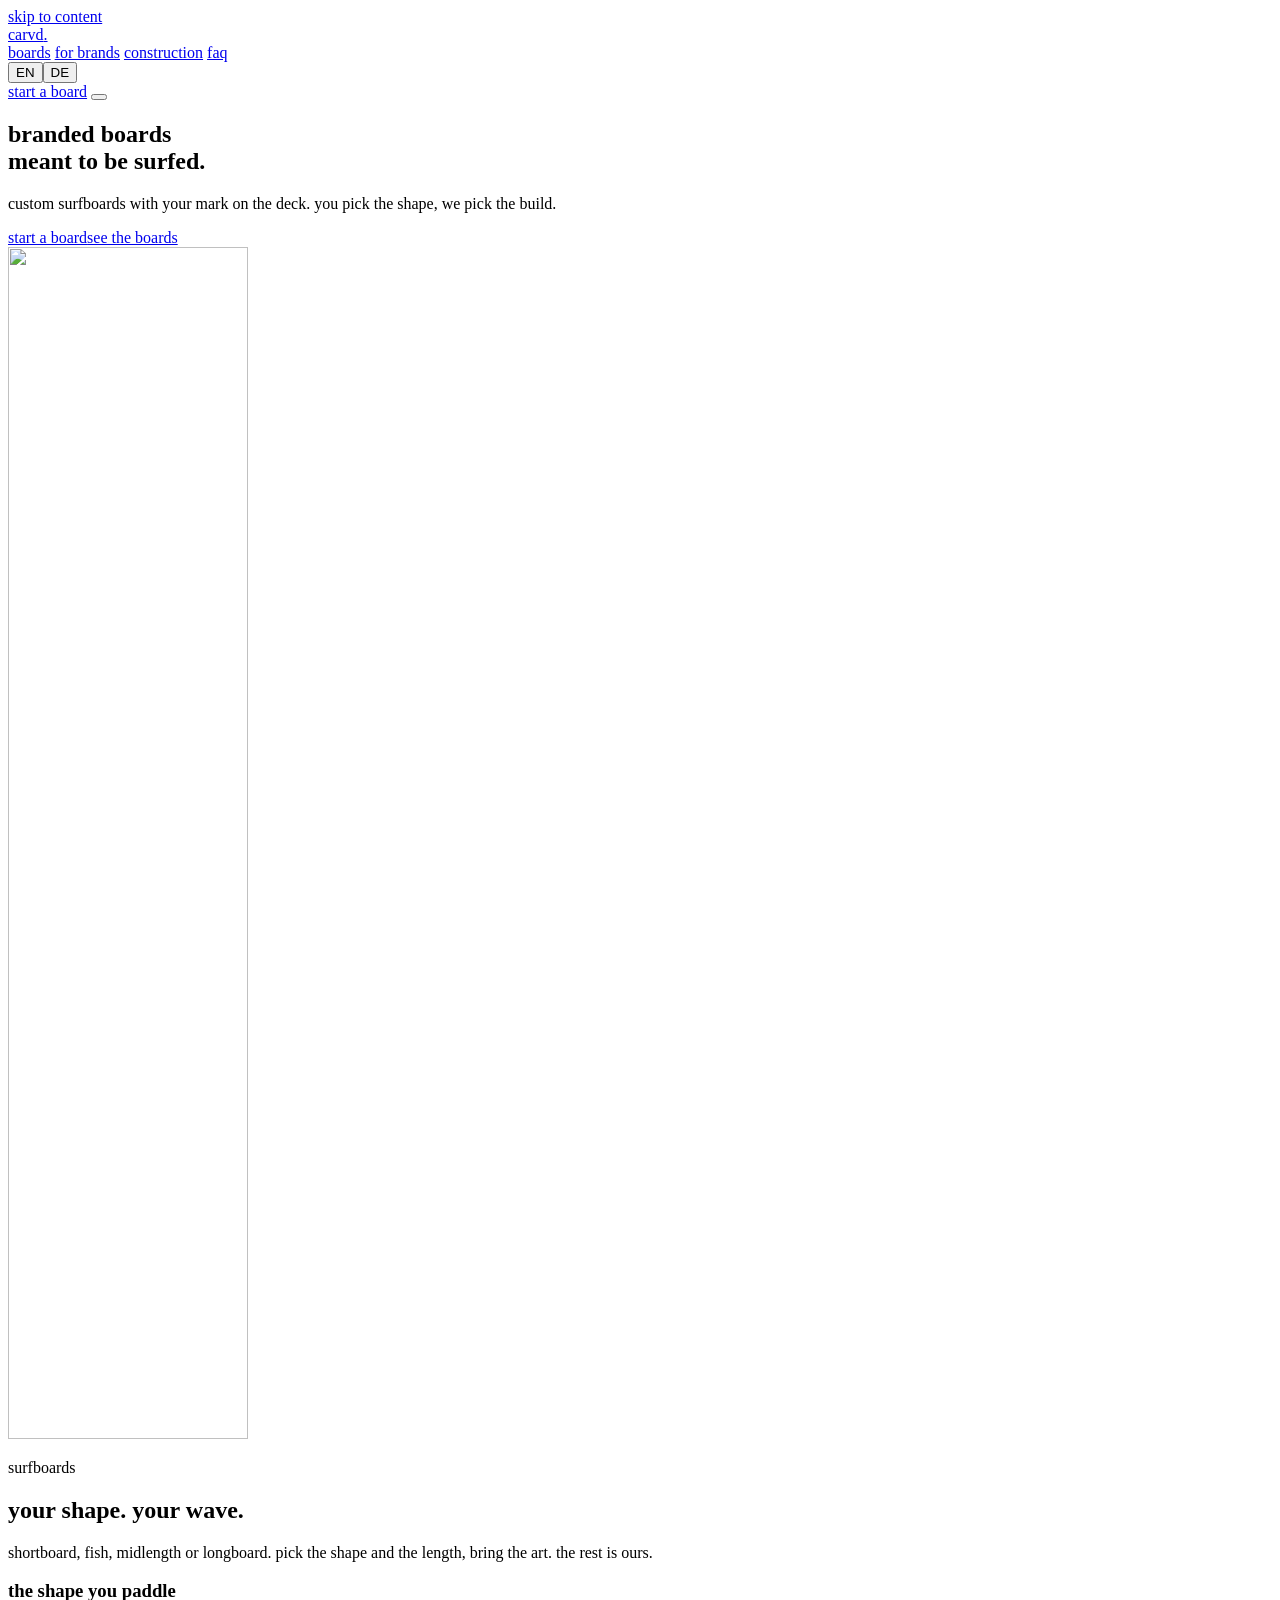
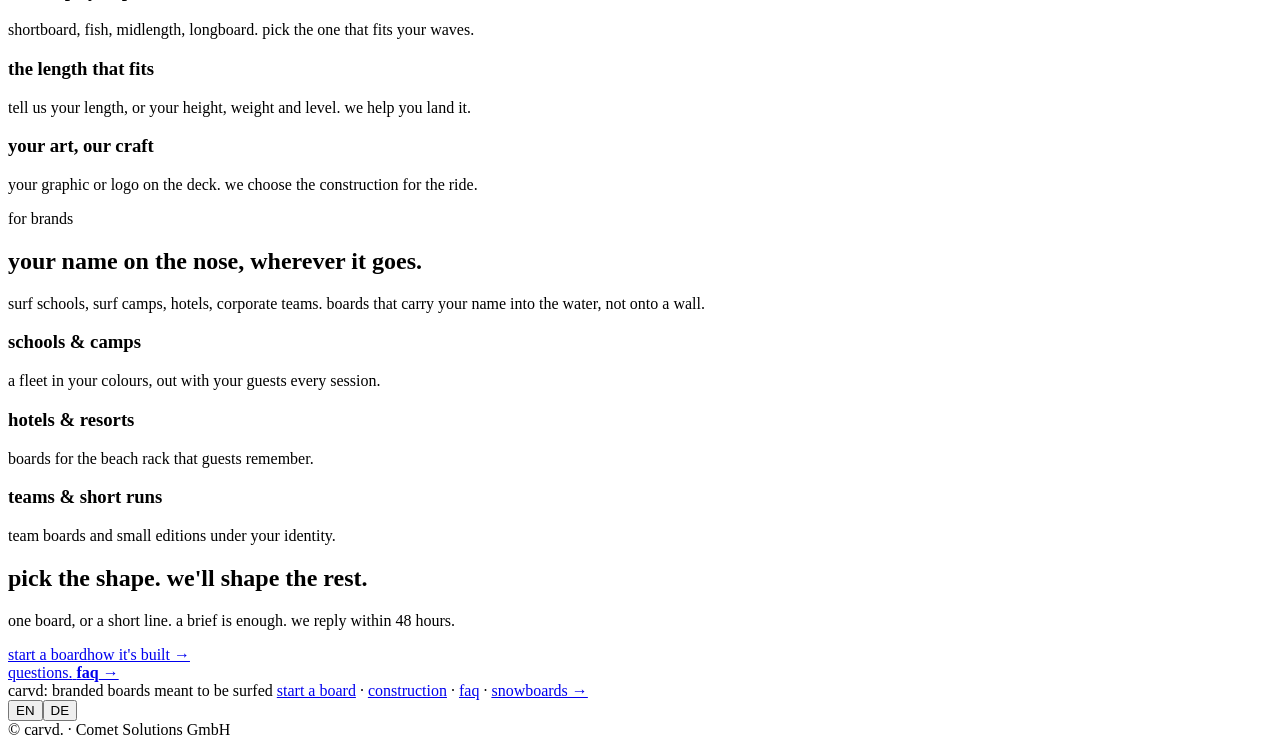
==== index.html @ 05413bea "carvd. surf preview site (1/3)" ====
<!doctype html><html lang="en"><head>
<meta charset="utf-8"><meta name="viewport" content="width=device-width,initial-scale=1">
<meta name="robots" content="noindex,nofollow">
<title>carvd: branded boards meant to be surfed</title><meta name="description" content="custom branded surfboards. you pick the shape and length, bring the graphic. we pick the build for the ride.">
<meta name="theme-color" content="#0a0a0a"><link rel="icon" href="/mark.svg" type="image/svg+xml">
<link rel="stylesheet" href="/css/carvd.css">
</head><body class="oa oa-home">
<a href="#main" class="skip" data-i18n="skip">skip to content</a>
<header class="hdr">
  <a href="/" class="logo" aria-label="carvd. home">carvd<span>.</span></a>
  <div class="hdr-r">
    <nav class="desk" aria-label="primary">
      <a href="/#surf" data-i18n="nav_boards">boards</a>
      <a href="/#brands" data-i18n="nav_brands">for brands</a>
      <a href="/construction.html" data-i18n="nav_construct">construction</a>
      <a href="/faq.html" data-i18n="nav_faq">faq</a>
    </nav>
    <div class="lang" role="group" aria-label="language"><button type="button" data-lang="en" aria-pressed="true">EN</button><button type="button" data-lang="de" aria-pressed="false">DE</button></div>
    <a class="pill solid hdr-start" href="/start.html" data-i18n="nav_start">start a board</a>
    <button class="burger" aria-label="open menu" aria-expanded="false" aria-controls="mmenu"><span></span><span></span></button>
  </div>
</header>
<div id="mmenu" class="mmenu" role="dialog" aria-modal="true" aria-label="menu" hidden>
  <nav class="mlinks">
    <a href="/" data-i18n="nav_home">home</a>
    <a href="/#surf" data-i18n="nav_boards">boards</a>
    <a href="/#brands" data-i18n="nav_brands">for brands</a>
    <a href="/construction.html" data-i18n="nav_construct">construction</a>
    <a href="/faq.html" data-i18n="nav_faq">faq</a>
    <a href="/start.html" class="btn prim" data-i18n="nav_start">start a board</a>
  </nav>
  <p class="mfoot">carvd.</p>
</div>
<main id="main">
<section id="top" class="ahero"><div class="wrap">
  <div>
    <h1><span data-i18n="hero_a1">branded boards</span><br><span class="acc" data-i18n="hero_a2">meant to be surfed.</span></h1>
    <p class="mute" data-i18n="hero_lede">custom surfboards with your mark on the deck. you pick the shape, we pick the build.</p>
    <div class="btns"><a class="pill solid" href="/start.html" data-i18n="nav_start">start a board</a><a class="pill ghost" href="#surf" data-i18n="hero_see">see the boards</a></div>
  </div>
  <div class="board-stage" aria-hidden="true"><img class="board" src="/board.svg" width="240" height="1192" alt="" decoding="async" fetchpriority="high"></div>
</div></section>
<section id="surf" class="alt"><div class="glow-soft" aria-hidden="true" style="left:8%;top:50%"></div><div class="wrap">
  <div class="split"><div><p class="eyebrow" data-i18n="boards_k">surfboards</p><h2 data-i18n="boards_h2">your shape. your wave.</h2></div><p class="mute" data-i18n="boards_p">shortboard, fish, midlength or longboard. pick the shape and the length, bring the art. the rest is ours.</p></div>
  <div class="grid3">
    <div class="card"><h3 data-i18n="w1_h">the shape you paddle</h3><p data-i18n="w1_p">shortboard, fish, midlength, longboard. pick the one that fits your waves.</p></div>
    <div class="card"><h3 data-i18n="w2_h">the length that fits</h3><p data-i18n="w2_p">tell us your length, or your height, weight and level. we help you land it.</p></div>
    <div class="card"><h3 data-i18n="w3_h">your art, our craft</h3><p data-i18n="w3_p">your graphic or logo on the deck. we choose the construction for the ride.</p></div>
  </div>
</div></section>
<section id="brands"><div class="glow-soft" aria-hidden="true" style="right:6%;top:50%"></div><div class="wrap">
  <div class="split"><div><p class="eyebrow" data-i18n="brands_k">for brands</p><h2 data-i18n="brands_h2">your name on the nose, wherever it goes.</h2></div><p class="mute" data-i18n="brands_p">surf schools, surf camps, hotels, corporate teams. boards that carry your name into the water, not onto a wall.</p></div>
  <div class="grid3">
    <div class="card"><h3 data-i18n="br1_h">schools &amp; camps</h3><p data-i18n="br1_p">a fleet in your colours, out with your guests every session.</p></div>
    <div class="card"><h3 data-i18n="br2_h">hotels &amp; resorts</h3><p data-i18n="br2_p">boards for the beach rack that guests remember.</p></div>
    <div class="card"><h3 data-i18n="br3_h">teams &amp; short runs</h3><p data-i18n="br3_p">team boards and small editions under your identity.</p></div>
  </div>
</div></section>
<section class="cta" id="start"><div class="glow-soft" aria-hidden="true" style="left:50%;top:40%"></div><div class="wrap">
  <h2 data-i18n="cta_h2">pick the shape. we'll shape the rest.</h2>
  <p class="mute" data-i18n="cta_p">one board, or a short line. a brief is enough. we reply within 48 hours.</p>
  <div class="btns"><a class="pill solid" href="/start.html" data-i18n="nav_start">start a board</a><a class="pill ghost" href="/construction.html" data-i18n="con_more">how it's built →</a></div>
  <a class="faqlink" href="/faq.html"><span data-i18n="faq_h1">questions.</span> <b><span data-i18n="nav_faq">faq</span> →</b></a>
</div></section>
</main>
<footer class="afoot">
  <div class="wrap">
    <span class="catch" data-i18n="catch">carvd: branded boards meant to be surfed</span>
    <span class="flinks"><a href="/start.html" data-i18n="nav_start">start a board</a> · <a href="/construction.html" data-i18n="nav_construct">construction</a> · <a href="/faq.html" data-i18n="nav_faq">faq</a> · <a href="https://www.carvdboards.com/" data-i18n="snow_link">snowboards →</a></span>
    <div class="lang foot-lang" role="group" aria-label="language"><button type="button" data-lang="en" aria-pressed="true">EN</button><button type="button" data-lang="de" aria-pressed="false">DE</button></div>
  </div>
  <div class="wrap legal">© carvd. · Comet Solutions GmbH</div>
</footer>
<script src="/js/carvd.js"></script>
</body></html>
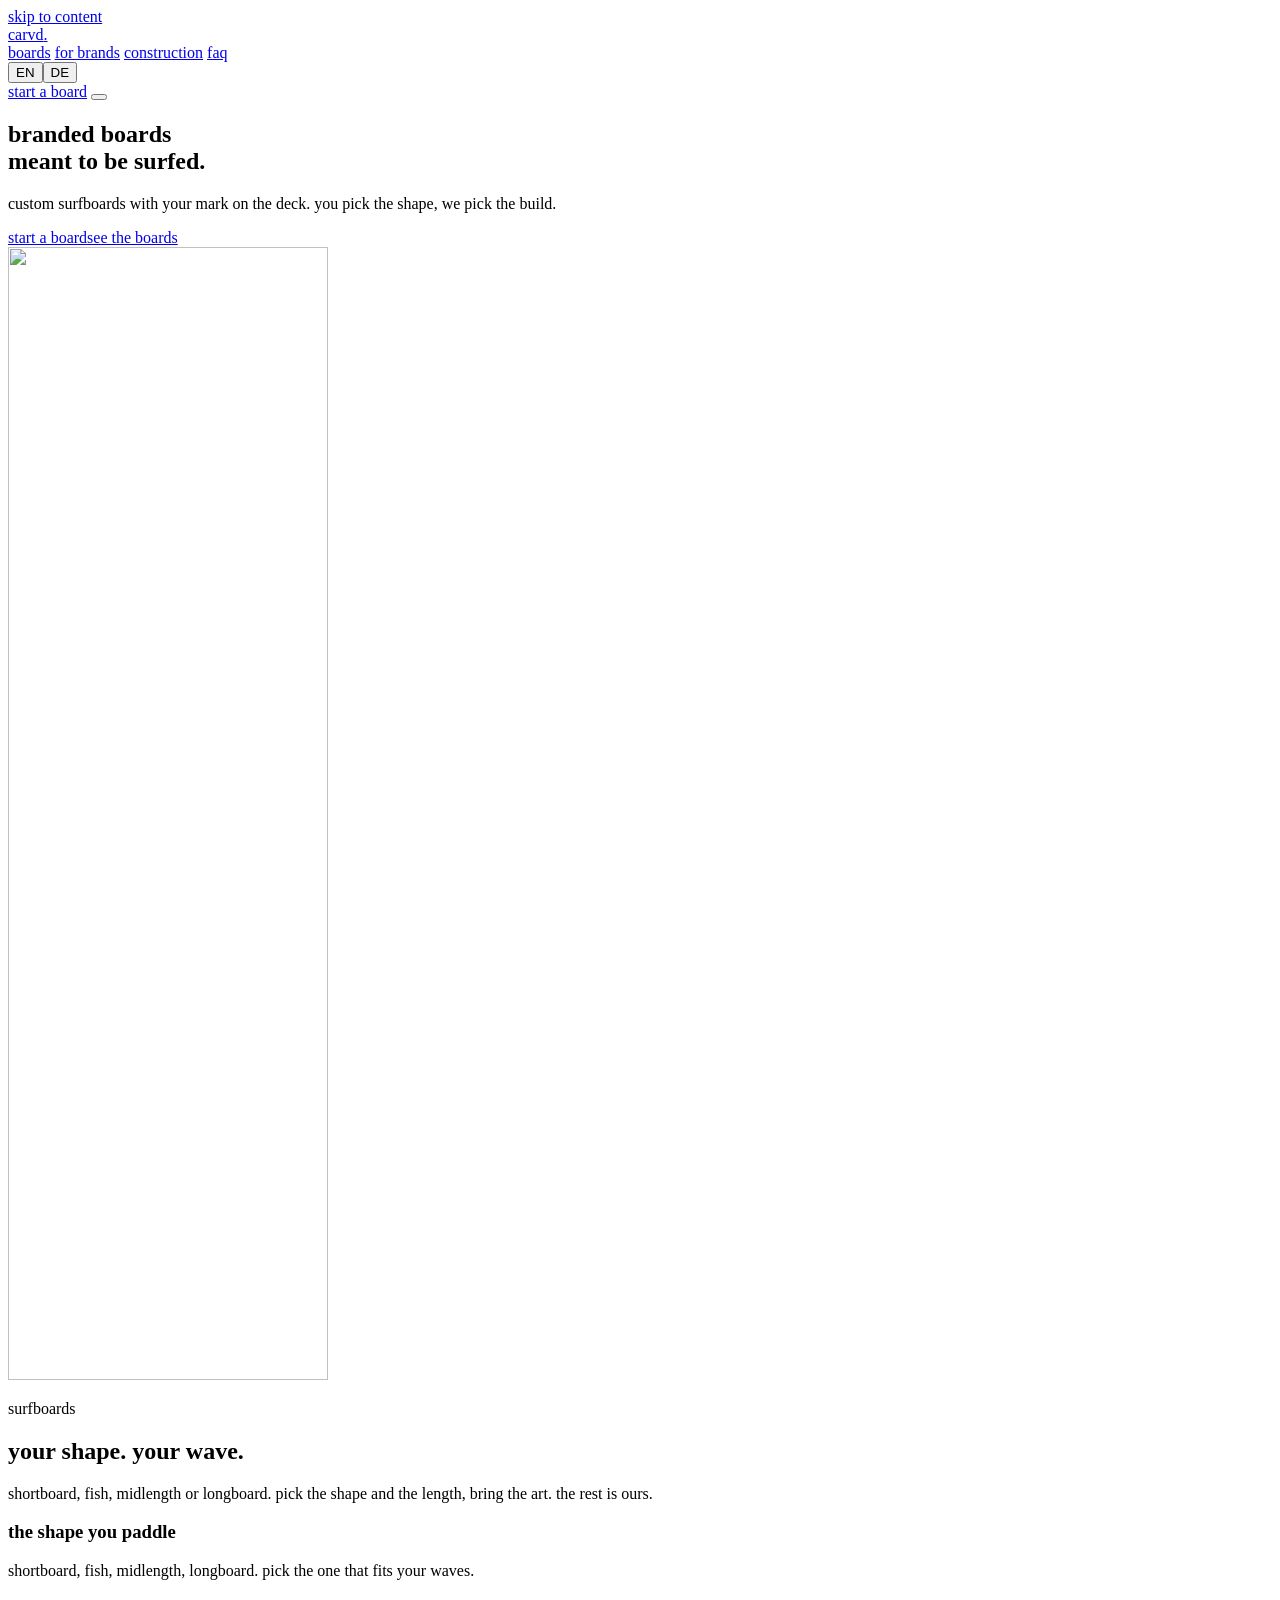
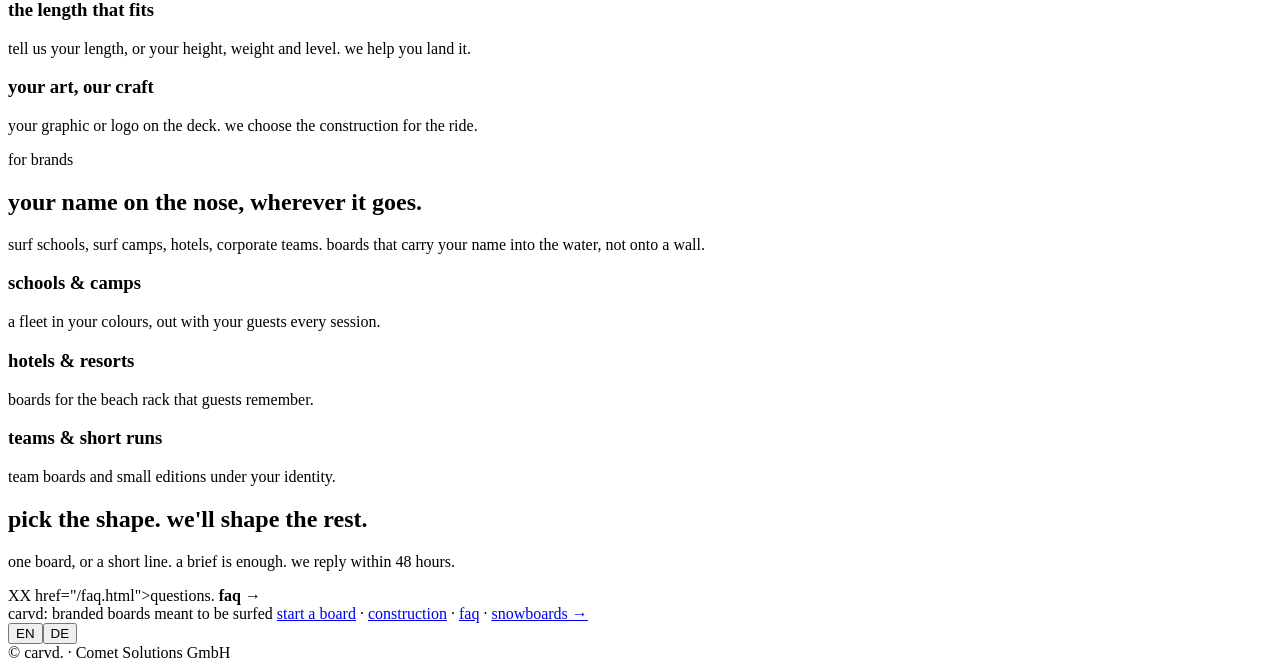
==== commit c70be770: "carvd. surf preview site (1/3)" ====
--- a/index.html
+++ b/index.html
@@ -3,6 +3,7 @@
 <meta name="robots" content="noindex,nofollow">
 <title>carvd: branded boards meant to be surfed</title><meta name="description" content="custom branded surfboards. you pick the shape and length, bring the graphic. we pick the build for the ride.">
 <meta name="theme-color" content="#0a0a0a"><link rel="icon" href="/mark.svg" type="image/svg+xml">
+<link rel="preload" as="image" href="/hero-board.webp" fetchpriority="high">
 <link rel="stylesheet" href="/css/carvd.css">
 </head><body class="oa oa-home">
 <a href="#main" class="skip" data-i18n="skip">skip to content</a>
@@ -38,7 +39,7 @@
     <p class="mute" data-i18n="hero_lede">custom surfboards with your mark on the deck. you pick the shape, we pick the build.</p>
     <div class="btns"><a class="pill solid" href="/start.html" data-i18n="nav_start">start a board</a><a class="pill ghost" href="#surf" data-i18n="hero_see">see the boards</a></div>
   </div>
-  <div class="board-stage" aria-hidden="true"><img class="board" src="/board.svg" width="240" height="1192" alt="" decoding="async" fetchpriority="high"></div>
+  <div class="board-stage" aria-hidden="true"><img class="board" src="/hero-board.webp" width="320" height="1133" alt="" decoding="async" fetchpriority="high"></div>
 </div></section>
 <section id="surf" class="alt"><div class="glow-soft" aria-hidden="true" style="left:8%;top:50%"></div><div class="wrap">
   <div class="split"><div><p class="eyebrow" data-i18n="boards_k">surfboards</p><h2 data-i18n="boards_h2">your shape. your wave.</h2></div><p class="mute" data-i18n="boards_p">shortboard, fish, midlength or longboard. pick the shape and the length, bring the art. the rest is ours.</p></div>
@@ -59,8 +60,7 @@
 <section class="cta" id="start"><div class="glow-soft" aria-hidden="true" style="left:50%;top:40%"></div><div class="wrap">
   <h2 data-i18n="cta_h2">pick the shape. we'll shape the rest.</h2>
   <p class="mute" data-i18n="cta_p">one board, or a short line. a brief is enough. we reply within 48 hours.</p>
-  <div class="btns"><a class="pill solid" href="/start.html" data-i18n="nav_start">start a board</a><a class="pill ghost" href="/construction.html" data-i18n="con_more">how it's built →</a></div>
-  <a class="faqlink" href="/faq.html"><span data-i18n="faq_h1">questions.</span> <b><span data-i18n="nav_faq">faq</span> →</b></a>
+  XX href="/faq.html"><span data-i18n="faq_h1">questions.</span> <b><span data-i18n="nav_faq">faq</span> →</b></a>
 </div></section>
 </main>
 <footer class="afoot">
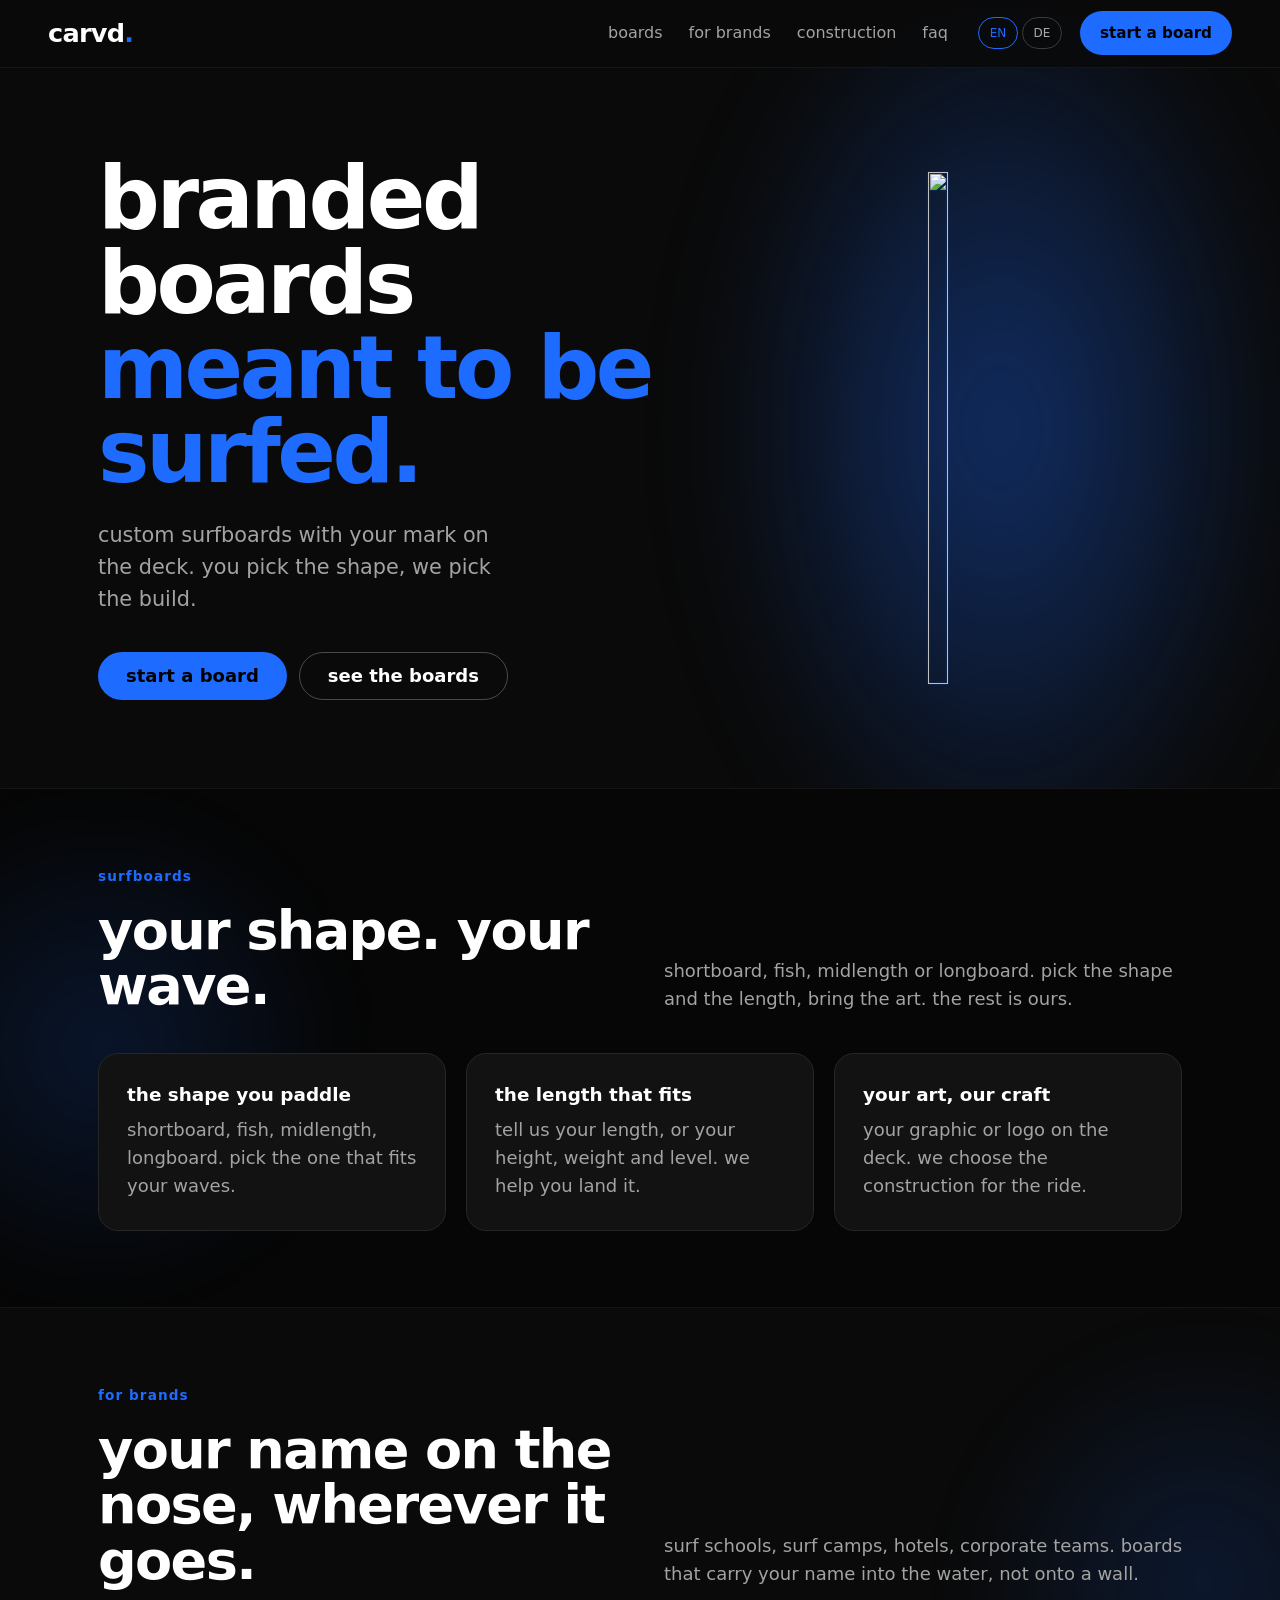
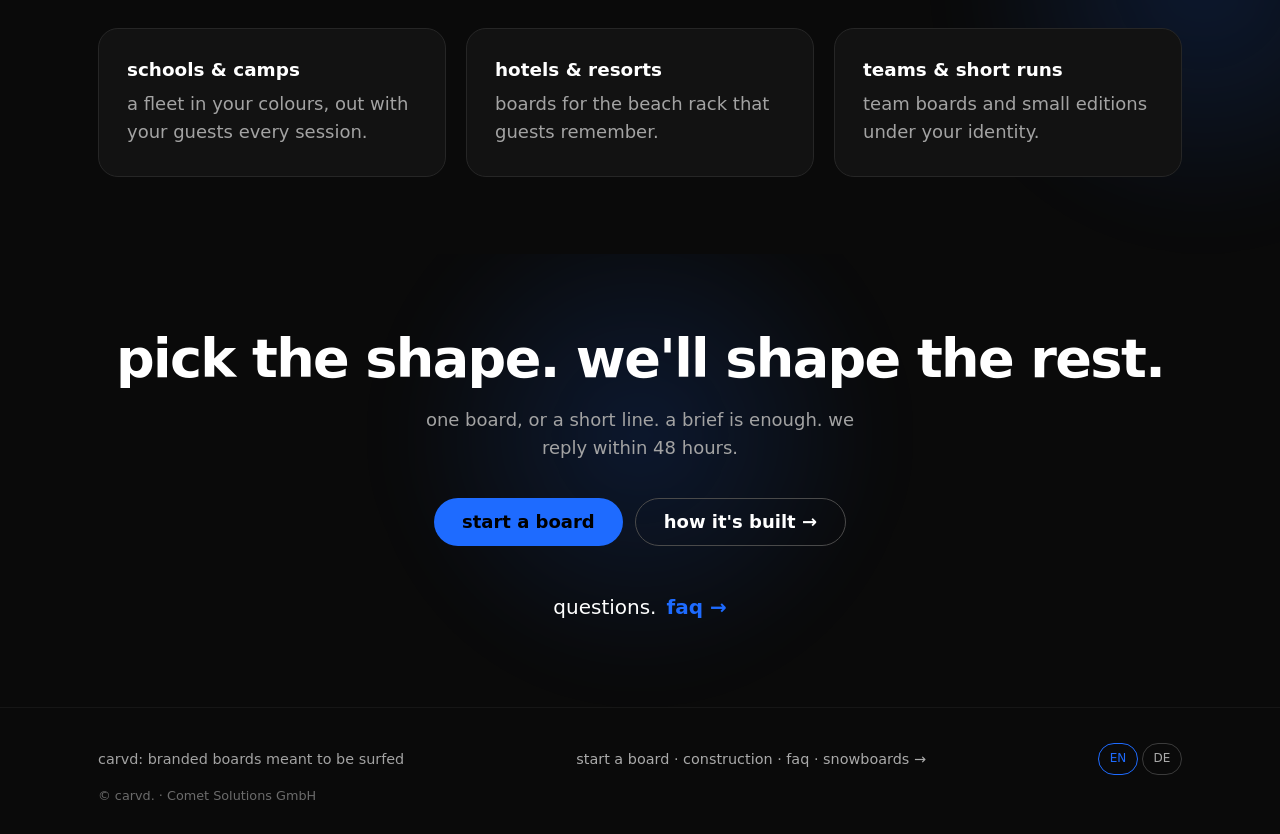
==== commit 9672e566: "fix closing cta markup; add folder routes" ====
--- a/index.html
+++ b/index.html
@@ -60,7 +60,8 @@
 <section class="cta" id="start"><div class="glow-soft" aria-hidden="true" style="left:50%;top:40%"></div><div class="wrap">
   <h2 data-i18n="cta_h2">pick the shape. we'll shape the rest.</h2>
   <p class="mute" data-i18n="cta_p">one board, or a short line. a brief is enough. we reply within 48 hours.</p>
-  XX href="/faq.html"><span data-i18n="faq_h1">questions.</span> <b><span data-i18n="nav_faq">faq</span> →</b></a>
+  <div class="btns"><a class="pill solid" href="/start.html" data-i18n="nav_start">start a board</a><a class="pill ghost" href="/construction.html" data-i18n="con_more">how it's built →</a></div>
+  <a class="faqlink" href="/faq.html"><span data-i18n="faq_h1">questions.</span> <b><span data-i18n="nav_faq">faq</span> →</b></a>
 </div></section>
 </main>
 <footer class="afoot">
--- a/css/carvd.css
+++ b/css/carvd.css
@@ -0,0 +1,445 @@
+@import url("https://fonts.googleapis.com/css2?family=Epilogue:wght@500&family=Poppins:wght@400&display=swap");
+
+
+
+
+
+:root{--carvd-primary:#1E6BFF;--carvd-bg:#0a0a0a}
+:root{--accent:var(--carvd-primary);--accent-dark:color-mix(in srgb,var(--carvd-primary) 75%,#000);--accent-light:color-mix(in srgb,var(--carvd-primary) 65%,#fff);--on-accent:color-mix(in srgb,var(--carvd-primary) 10%,#000);--bg:var(--carvd-bg);--text:#dcdcdc;--muted:#888;--card:color-mix(in srgb,var(--carvd-bg),#fff 10%)}
+*{box-sizing:border-box;margin:0;padding:0}
+html,body{overflow-x:clip}
+body{background:var(--bg);color:var(--text);font:400 16px/24px Poppins,sans-serif;-webkit-font-smoothing:antialiased}
+a{color:inherit;text-decoration:none}img{display:block;max-width:100%}
+h1,h2,h3{font-family:Epilogue,sans-serif;font-weight:500;letter-spacing:-.02em;color:#fff}
+h1{font-size:clamp(36px,5vw,64px);line-height:1.08}
+h2{font-size:clamp(28px,3.5vw,44px);line-height:1.12}
+h3{font-size:clamp(22px,2.5vw,32px);line-height:1.18;margin-bottom:16px}
+p+p{margin-top:14px}
+.accent,.y{color:var(--carvd-primary)}.up{letter-spacing:.08em}
+.tiny,.kicker{font-size:12px;letter-spacing:.08em;color:var(--carvd-primary);margin-bottom:12px}
+.lede{max-width:540px;color:#c8c8c8;font-size:17px;line-height:1.55}
+.inline{color:var(--carvd-primary)}.inline:hover{text-decoration:underline}
+
+/* Header */
+.hdr{position:absolute;top:0;left:0;right:0;height:100px;display:flex;justify-content:space-between;align-items:center;padding:0 40px;z-index:5}
+.logo{font-family:Epilogue;font-size:36px;letter-spacing:-.03em;color:#fff}
+.hdr-r{display:flex;align-items:center;gap:18px}
+nav a{margin-left:22px;color:#fff;font-size:14px}
+nav a[aria-current="page"]{color:var(--carvd-primary)}
+.lang{display:flex;gap:4px}
+.lang button{background:transparent;border:1px solid color-mix(in srgb,var(--carvd-bg),#fff 20%);color:#aaa;font:inherit;font-size:12px;padding:4px 8px;border-radius:999px;cursor:pointer}
+.lang button[aria-pressed="true"]{border-color:var(--carvd-primary);color:var(--carvd-primary)}
+.hdr-cta{display:none}
+
+/* Glow */
+[class*=glow]{position:relative}
+[class*=glow]::before{content:"";position:absolute;width:640px;height:640px;border-radius:50%;background:radial-gradient(circle,color-mix(in srgb,var(--carvd-primary) 75%,transparent),color-mix(in srgb,var(--carvd-primary) 0%,transparent) 65%);pointer-events:none;z-index:0}
+.glow-tl::before{left:-330px;top:-330px}.glow-l::before{left:-400px;top:50%;transform:translateY(-50%)}.glow-r::before{right:-400px;top:50%;transform:translateY(-50%)}
+
+/* Buttons */
+.btns{display:flex;gap:10px;margin-top:36px;flex-wrap:wrap}
+.btn{display:inline-flex;align-items:center;justify-content:center;min-width:180px;height:56px;padding:0 28px;border-radius:300px;font-size:15px;border:1px solid transparent;cursor:pointer;font-family:Poppins}
+.prim{background:var(--carvd-primary);color:var(--on-accent)}.sec{border-color:#dcdcdc;color:#dcdcdc}.dark{background:var(--carvd-bg);color:var(--carvd-primary)}
+
+/* Brand hero (YB-style landing) */
+.hero{min-height:100vh;display:grid;grid-template-columns:1fr 1fr;align-items:center;padding:140px 40px 80px;position:relative;gap:32px}
+.hero-l,.hero-r{position:relative;z-index:1}
+.hero-l{max-width:560px}
+.hero h1{margin-bottom:14px}
+.hero .lede{margin-top:8px}
+.hero-r{display:flex;justify-content:center;align-items:center;isolation:isolate}
+.hero-r .float{position:relative;display:inline-block}
+.hero-r .float::before{content:"";position:absolute;left:50%;top:50%;width:min(1100px,170vw);height:min(1100px,170vw);transform:translate(-50%,-50%);border-radius:50%;
+ background:radial-gradient(circle,color-mix(in srgb,var(--carvd-primary) 65%,transparent) 0%,color-mix(in srgb,var(--carvd-primary) 26%,transparent) 40%,rgba(0,0,0,0) 68%);z-index:-1;pointer-events:none}
+.hero-r img.hero-img{width:min(480px,42vw);height:auto;max-height:70vh;object-fit:cover;border-radius:16px;position:relative;
+ filter:drop-shadow(0 28px 36px rgba(0,0,0,.75))}
+.boards-sec{padding:80px 40px 100px}
+.boards-sec .wrap{max-width:1100px}
+.boards-sec .sec-head{margin-bottom:28px;max-width:560px}
+.doors{display:grid;grid-template-columns:1fr 1fr;gap:20px;position:relative;z-index:1;max-width:1100px}
+.door{position:relative;border-radius:16px;overflow:hidden;min-height:320px;display:flex;flex-direction:column;justify-content:flex-end;padding:28px;isolation:isolate;border:1px solid color-mix(in srgb,var(--carvd-bg),#fff 10%);transition:border-color .3s ease,transform .3s ease}
+.door img{position:absolute;inset:0;width:100%;height:100%;object-fit:cover;z-index:-1;opacity:.75;transition:opacity .3s ease,transform .5s ease}
+.door::after{content:"";position:absolute;inset:0;z-index:-1;background:linear-gradient(180deg,transparent 30%,rgba(0,0,0,.85) 100%)}
+.door:hover{border-color:var(--carvd-primary);transform:translateY(-2px)}
+.door:hover img{opacity:.9;transform:scale(1.03)}
+.door h2{font-size:36px;margin:0 0 4px}.door p{color:#ccc;margin:0}
+.door-go{margin-top:16px;color:var(--carvd-primary);font-size:14px}
+.whisper{margin-top:28px;position:relative;z-index:1;font-size:14px;color:#888}
+.whisper a{color:#aaa;border-bottom:1px solid color-mix(in srgb,var(--carvd-bg),#fff 20%)}.whisper a:hover{color:var(--carvd-primary);border-color:var(--carvd-primary)}
+
+/* Page hero */
+.page-hero{padding:160px 40px 60px;position:relative}
+.page-hero.with-photo{min-height:70vh;display:flex;align-items:flex-end;padding-bottom:80px;overflow:hidden}
+.page-hero.with-photo .hero-bg{position:absolute;inset:0;width:100%;height:100%;object-fit:cover;opacity:.45;z-index:0}
+.page-hero.with-photo::after{content:"";position:absolute;inset:0;background:linear-gradient(180deg,rgba(0,0,0,.35) 0%,rgba(0,0,0,.85) 100%);z-index:0}
+.page-hero .hero-inner{position:relative;z-index:1;max-width:720px}
+.page-hero .btns{margin-top:28px}
+
+/* Sections */
+.section{padding:80px 40px;position:relative}
+.section.band{background:color-mix(in srgb,var(--carvd-bg),#fff 3%)}
+.wrap{max-width:1100px;margin:0 auto;position:relative;z-index:1}
+.row{display:grid;grid-template-columns:1fr 1fr;align-items:center;gap:48px;padding:80px 40px;max-width:1200px;margin:0 auto}
+.row .pic,.row .txt{position:relative;z-index:1}
+.row .pic img{width:100%;max-width:420px;border-radius:16px;object-fit:cover}
+.row.rev .pic{order:2}
+.row .txt{max-width:480px}
+
+/* Cards / grids */
+.cards{display:grid;grid-template-columns:repeat(auto-fit,minmax(220px,1fr));gap:16px}
+.card-item{background:var(--card);border-radius:14px;padding:24px;border:1px solid color-mix(in srgb,var(--carvd-bg),#fff 12%)}
+.card-item h3{font-size:20px;margin-bottom:8px;color:#fff}
+.card-item p{color:#bdbdbd;font-size:14px;line-height:1.5;margin:0}
+
+.shapes{display:grid;grid-template-columns:repeat(auto-fit,minmax(180px,1fr));gap:14px}
+.shape{background:var(--card);border-radius:14px;padding:22px;border:1px solid color-mix(in srgb,var(--carvd-bg),#fff 12%);text-align:left}
+.shape img{height:80px;width:auto;margin-bottom:14px;filter:brightness(0) invert(1) opacity(.85)}
+.shape h3{font-size:18px;margin-bottom:6px}.shape p{font-size:13px;color:#aaa;margin:0}
+
+.matter-list{list-style:none;display:grid;gap:14px;max-width:720px}
+.matter-list li{padding:16px 0;border-bottom:1px solid color-mix(in srgb,var(--carvd-bg),#fff 10%)}
+.matter-list strong{display:block;font-family:Epilogue;color:#fff;margin-bottom:4px}
+.matter-list span{color:#b0b0b0;font-size:14px;line-height:1.5}
+
+.process{list-style:none;display:grid;gap:20px;max-width:720px}
+.process li{display:grid;grid-template-columns:56px 1fr;gap:16px;align-items:start}
+.process .n{font-family:Epilogue;font-size:22px;color:var(--carvd-primary)}
+.process h3{margin-bottom:4px;font-size:20px}
+.process p{color:#b0b0b0;margin:0;font-size:14px}
+
+/* Orange card (YB yellow-card equiv) */
+.cardsec{padding:120px 40px 80px}
+.tcard{max-width:900px;margin:0 auto;background:var(--carvd-primary);border-radius:16px;color:var(--on-accent);text-align:center;padding:48px 32px}
+.tcard .up{font-size:13px;letter-spacing:.1em;margin-bottom:8px}
+.tcard h2{color:var(--on-accent);margin:0 0 28px}
+.tcard .btn.dark{background:var(--on-accent);color:var(--carvd-primary)}
+
+/* Quote / about */
+.quote{text-align:center;padding:96px 40px;max-width:720px;margin:0 auto}
+.quote h2{margin:12px 0 24px}
+.two{display:grid;grid-template-columns:1fr 1fr;gap:40px;margin-top:32px;text-align:left}
+.two .who{font-family:Epilogue;font-size:20px;color:#fff;margin-bottom:10px;line-height:1.3}
+.two p{color:#b8b8b8;font-size:14px}
+
+/* FAQ */
+.faq-block{margin-bottom:48px}
+.faq-block h2{font-size:24px;margin-bottom:18px;color:var(--carvd-primary)}
+.faq{display:grid;gap:0}
+.faq dt{font-family:Epilogue;font-size:18px;color:#fff;padding:18px 0 6px;border-top:1px solid color-mix(in srgb,var(--carvd-bg),#fff 10%)}
+.faq dd{color:#b0b0b0;font-size:15px;line-height:1.55;padding:0 0 18px;margin:0}
+
+/* Form */
+.contact{padding:100px 40px 120px;max-width:640px;margin:0 auto}
+.contact h1,.contact h2{margin-bottom:12px}
+.contact .lede{margin-bottom:28px}
+form{display:grid;gap:10px;margin-bottom:16px}
+label.fl{font-size:12px;color:#888;margin-top:6px}
+input,select,textarea{background:color-mix(in srgb,var(--carvd-bg),#fff 10%);border:1px solid color-mix(in srgb,var(--carvd-bg),#fff 16%);color:#dcdcdc;padding:14px 16px;font:inherit;border-radius:8px;width:100%}
+input:focus,select:focus,textarea:focus{outline:none;border-color:var(--carvd-primary)}
+select{appearance:none;background-image:linear-gradient(45deg,transparent 50%,var(--carvd-primary) 50%),linear-gradient(135deg,var(--carvd-primary) 50%,transparent 50%);background-position:calc(100% - 20px) 50%,calc(100% - 14px) 50%;background-size:6px 6px,6px 6px;background-repeat:no-repeat}
+.choices{display:flex;flex-wrap:wrap;gap:8px}
+.choice{display:inline-flex;align-items:center;gap:8px;padding:10px 16px;border:1px solid color-mix(in srgb,var(--carvd-bg),#fff 16%);border-radius:999px;cursor:pointer;font-size:14px;background:color-mix(in srgb,var(--carvd-bg),#fff 7%)}
+.choice:has(input:checked){border-color:var(--carvd-primary);color:var(--carvd-primary)}
+.choice input{width:auto;accent-color:var(--carvd-primary)}
+form .btn{width:100%;margin-top:8px;border:0}
+
+/* Legal */
+.legal{max-width:720px;margin:0 auto;padding:140px 24px 80px}
+.legal h1{font-size:42px;line-height:1.15;margin:0 0 12px}
+.legal .lead{color:#aaa;margin:0 0 36px;font-size:15px}
+.legal h2{font-size:22px;margin:36px 0 10px}
+.legal p,.legal li{color:#c8c8c8;font-size:15px;line-height:1.65;margin:0 0 10px}
+.legal ul{margin:0 0 10px;padding-left:1.2em}
+.legal a{color:var(--carvd-primary)}.legal a:hover{text-decoration:underline}
+.legal .back{display:inline-block;margin-bottom:28px;font-size:14px;color:#aaa}
+.legal .back:hover{color:#fff}
+
+/* Footer */
+footer{padding:40px;font-size:13px;color:var(--muted);border-top:1px solid color-mix(in srgb,var(--carvd-bg),#fff 7%)}
+footer a{color:#aaa}footer a:hover{color:var(--carvd-primary)}
+.foot-links{margin-top:10px;display:flex;flex-wrap:wrap;gap:14px;font-size:12px}
+.foot-brand{margin-bottom:6px}
+
+/* CTA band */
+.cta-band{display:flex;justify-content:space-between;align-items:center;gap:24px;flex-wrap:wrap;padding:48px 0}
+.cta-band .lede{margin-top:8px}
+
+/* Photo band */
+.photo-band{margin:0;padding:0 40px 40px}
+.photo-band img{width:100%;max-width:1100px;margin:0 auto;border-radius:16px;object-fit:cover;max-height:480px}
+
+/* Soft halo behind dark product images */
+.halo{position:relative;isolation:isolate}
+.halo::before{content:"";position:absolute;left:50%;top:50%;width:120%;height:120%;transform:translate(-50%,-50%);border-radius:50%;
+ background:radial-gradient(circle,color-mix(in srgb,var(--carvd-primary) 45%,transparent) 0%,color-mix(in srgb,var(--carvd-primary) 18%,transparent) 40%,rgba(0,0,0,0) 70%);z-index:-1;pointer-events:none}
+
+/* Reveal */
+.rv{opacity:0;transform:translateY(36px);transition:opacity .9s cubic-bezier(.2,.7,.2,1),transform .9s cubic-bezier(.2,.7,.2,1);transition-delay:var(--d,0s)}
+.rv.img{transform:scale(.94) translateY(24px)}
+.rv.on{opacity:1;transform:none}
+@media(prefers-reduced-motion:reduce){.rv,.rv.img{opacity:1!important;transform:none!important;transition:none!important}}
+html{scroll-behavior:smooth}@media(prefers-reduced-motion:reduce){html{scroll-behavior:auto}}
+
+/* Burger / mobile menu */
+.burger,.mmenu{display:none}
+@media(max-width:900px){
+.hdr{height:80px;padding:0 20px}
+nav.desk{display:none}
+.logo{font-size:28px}
+.burger{display:flex;flex-direction:column;gap:7px;background:none;border:0;padding:12px;cursor:pointer;z-index:61;position:relative}
+.burger span{display:block;width:28px;height:2px;background:#fff;transition:transform .45s cubic-bezier(.65,0,.35,1),background-color .45s ease;transform-origin:center}
+.burger[aria-expanded="true"] span{background:var(--carvd-primary)}
+.burger[aria-expanded="true"] span:first-child{transform:translateY(4.5px) rotate(45deg)}
+.burger[aria-expanded="true"] span:last-child{transform:translateY(-4.5px) rotate(-45deg)}
+.mmenu{display:flex;position:fixed;inset:0;z-index:50;background:var(--carvd-bg);flex-direction:column;justify-content:center;padding:0 28px;opacity:0;transform:translateY(-16px);transition:opacity .3s ease,transform .3s ease;overflow:hidden}
+.mmenu::before{content:"";position:absolute;width:520px;height:520px;left:-260px;top:-260px;border-radius:50%;background:radial-gradient(circle,color-mix(in srgb,var(--carvd-primary) 75%,transparent),color-mix(in srgb,var(--carvd-primary) 0%,transparent) 65%)}
+.mmenu[hidden]{display:none}.mmenu.open{opacity:1;transform:none}
+.mlinks{display:flex;flex-direction:column;gap:18px;position:relative}
+.mlinks a{font-family:Epilogue;font-size:34px;letter-spacing:-.02em;color:#fff}
+.mlinks a.btn{font-family:Poppins;font-size:15px;width:220px;height:56px;margin-top:16px;color:var(--on-accent)}
+.mfoot{position:absolute;bottom:30px;left:28px;font-size:13px;color:#888}
+body.lock{overflow:hidden;touch-action:none}
+body.lock .hdr{z-index:60}
+.hero{grid-template-columns:1fr;padding:120px 20px 60px;min-height:auto;gap:40px}
+.hero-r{order:-1}.hero-r img.hero-img{width:100%;max-width:360px;max-height:420px}
+.boards-sec{padding:60px 20px 80px}
+.doors{grid-template-columns:1fr}.door{min-height:240px}
+.row,.row.rev{grid-template-columns:1fr;padding:60px 20px}.row.rev .pic{order:-1}
+.section,.page-hero,.hero-home,.cardsec,.contact,.photo-band{padding-left:20px;padding-right:20px}
+.page-hero{padding-top:120px}.hero-home{padding-top:120px}
+.two{grid-template-columns:1fr;gap:24px}
+.cta-band{flex-direction:column;align-items:flex-start}
+footer{padding:30px 20px}
+}
+@media(prefers-reduced-motion:reduce){.burger span,.mmenu{transition:none}}
+@media(min-width:901px){
+.hdr-cta{display:inline-flex;min-width:auto;height:44px;padding:0 20px;font-size:13px}
+}
+/* partners dropdown */
+.pdd{position:relative;display:inline-block;margin-left:22px}
+.ptog{background:none;border:0;padding:0;color:#fff;font:inherit;font-size:14px;cursor:pointer;display:inline-flex;align-items:center;gap:7px}
+.ptog i{width:6px;height:6px;border-right:1.5px solid currentColor;border-bottom:1.5px solid currentColor;transform:translateY(-2px) rotate(45deg);transition:transform .35s cubic-bezier(.2,.7,.2,1)}
+.open>.ptog i{transform:translateY(1px) rotate(-135deg)}
+.ptog:hover,.open>.ptog,.pdd:has([aria-current]) .ptog{color:var(--carvd-primary)}
+.ptog:focus-visible{outline:2px solid var(--carvd-primary);outline-offset:4px;border-radius:4px}
+.pdd .plist{position:absolute;top:calc(100% + 14px);left:50%;min-width:190px;padding:8px;background:color-mix(in srgb,var(--carvd-bg),#fff 5%);border:1px solid color-mix(in srgb,var(--carvd-bg),#fff 13%);border-radius:14px;box-shadow:0 18px 40px rgba(0,0,0,.5);opacity:0;visibility:hidden;transform:translate(-50%,-8px);transition:opacity .3s cubic-bezier(.2,.7,.2,1),transform .3s cubic-bezier(.2,.7,.2,1),visibility 0s .3s;z-index:70}
+.pdd .plist::before{content:"";position:absolute;left:0;right:0;top:-14px;height:14px}
+.pdd.open .plist{opacity:1;visibility:visible;transform:translate(-50%,0);transition-delay:0s}
+.pdd .plist a{display:block;margin:0;padding:10px 14px;border-radius:9px;white-space:nowrap;font-size:14px}
+.pdd .plist a:hover,.pdd .plist a:focus-visible{background:color-mix(in srgb,var(--carvd-primary) 12%,transparent);color:var(--carvd-primary);outline:0}
+.mpdd .ptog{font-family:Epilogue;font-size:34px;letter-spacing:-.02em;gap:14px}
+.mpdd .ptog i{width:11px;height:11px;border-width:2.5px}
+.mpdd .plist{display:grid;grid-template-rows:0fr;opacity:0;transition:grid-template-rows .4s cubic-bezier(.2,.7,.2,1),opacity .3s ease}
+.mpdd .plist>a{overflow:hidden;min-height:0}
+.mpdd.open .plist{grid-template-rows:1fr;opacity:1}
+.mlinks .mpdd .plist a{font-size:22px;color:var(--muted);padding:10px 0 0 4px;display:block}
+.mlinks .mpdd .plist a[aria-current]{color:var(--carvd-primary)}
+.fpart{display:contents}
+@media(max-width:900px){.hdr-cta{display:none!important}}
+@media(prefers-reduced-motion:reduce){.plist,.ptog i{transition:none!important}}
+.mlinks .mpdd{margin-left:22px}.mlinks .mpdd .plist a{margin-left:0}
+.doors.one{grid-template-columns:1fr;max-width:760px;margin:0 auto}
+
+/* one-page */
+html{scroll-behavior:smooth}
+main>section[id],main>section.page-hero{scroll-margin-top:80px}
+.start-row{display:flex;justify-content:flex-start;margin:32px 0 8px}
+.start-btn{font-size:1.15rem;padding:18px 44px}
+/* carvd orbit: slow drift of the orange glows (vars set by carvd.js) */
+[class*=glow]::before,.hero-r .float::before,.halo::before,.mmenu::before{translate:var(--ox,0px) var(--oy,0px)}
+
+/* hero: hand-drawn design note (overlay, not baked into the picture) */
+.hero-r .float .design-note{position:absolute;left:62%;top:9%;width:170px;display:flex;flex-direction:column;align-items:flex-start;color:var(--carvd-primary);pointer-events:none;transform:rotate(-5deg);z-index:2}
+.design-note .dn-text{font-family:'Epilogue',sans-serif;font-weight:500;font-size:15px;line-height:1.15;letter-spacing:.01em;text-transform:lowercase;margin-left:46px}
+.design-note .dn-arrow{width:96px;height:72px;margin-top:2px;fill:none;stroke:currentColor;stroke-width:2.2;stroke-linecap:round;stroke-linejoin:round;overflow:visible}
+@media(max-width:900px){.hero-r .float .design-note{left:58%;top:4%;width:128px}.design-note .dn-text{font-size:13px;margin-left:30px}.design-note .dn-arrow{width:70px;height:53px}}
+
+/*sb-anim*/html{--carvd-anim:'{"on":false,"stops":["#1E6BFF","#1E6BFF","#1E6BFF","#1E6BFF","#1E6BFF","#1E6BFF","#1E6BFF","#1E6BFF","#1E6BFF","#1E6BFF","#1E6BFF","#1E6BFF"],"hold":0,"speed":2}'}
+/* index anchor heroes (construction/about/faq): align inner with .wrap content container */
+main>section.page-hero[id] .hero-inner{margin-left:max(0px,calc((100% - 1100px)/2))}
+
+/* 3scroll: compact homepage (2026-11-04) */
+.section.tight{padding:44px 40px}
+.section.tight h2{font-size:clamp(26px,2.8vw,36px)}
+.section.tight .sec-head{margin-bottom:20px;max-width:760px}
+.section.tight .sec-head .lede{max-width:760px}
+.section.tight .sec-head .lede{margin-top:10px;font-size:16px}
+.section.tight .sec-head .lede+.lede{margin-top:4px}
+.mini4{display:grid;grid-template-columns:repeat(4,1fr);gap:12px}
+.cards.mini4 .card-item{padding:18px}
+.cards.mini4 .card-item h3{font-size:17px;margin-bottom:6px}
+.cards.mini4 .card-item p{font-size:13px}
+.sub-h{font-family:Epilogue;color:#fff;font-size:17px;margin:20px 0 10px}
+.shapes.mini4 .shape{display:flex;gap:12px;align-items:center;padding:14px 16px}
+.shapes.mini4 .shape img{height:56px;margin:0;flex:none}
+.shapes.mini4 .shape h3{font-size:16px;margin-bottom:2px}
+.steps5{display:grid;grid-template-columns:repeat(5,1fr);gap:16px;max-width:none}
+.steps5 li{display:block}
+.steps5 .n{display:block;font-size:18px;margin-bottom:6px}
+.steps5 h3{font-size:17px}
+.steps5 p{font-size:13px;line-height:1.45}
+.facts{display:grid;grid-template-columns:repeat(3,1fr);gap:12px;margin-top:18px}
+.facts>div{border-top:1px solid color-mix(in srgb,var(--carvd-bg),#fff 14%);padding-top:12px}
+.facts dt{font-family:Epilogue;color:var(--carvd-primary);font-size:15px;margin-bottom:4px}
+.facts dd{margin:0;color:#b8b8b8;font-size:13px;line-height:1.5}
+.spec-grid{grid-template-columns:repeat(5,1fr);gap:0 20px;max-width:none}
+.spec-grid li{padding:12px 0}
+.spec-grid strong{font-size:15px;margin-bottom:2px}
+.spec-grid span{font-size:13px;line-height:1.45}
+.about-start{display:grid;grid-template-columns:1.3fr 1fr;gap:40px;align-items:center}
+.about-txt .h2s{font-size:clamp(22px,2.4vw,30px);margin:0 0 14px}
+.about-txt>p{color:#c8c8c8;font-size:15px;line-height:1.55;margin:0 0 8px;max-width:560px}
+.who-rows{margin-top:18px;gap:24px}
+.who-rows .who{font-size:16px;margin-bottom:4px}
+.who-rows p{font-size:13px;margin:0}
+.about-start .tcard{margin:0;padding:36px 28px;scroll-margin-top:80px}
+.about-start .tcard h2{margin:0 0 12px}
+.about-start .tcard .tp{margin:0 0 22px;color:var(--on-accent)}
+.faq-grid{display:grid;grid-template-columns:repeat(2,1fr);gap:8px 40px}
+.faq-grid .faq-block{margin:0 0 16px}
+.faq-grid .faq-block h3{font-size:16px;color:var(--carvd-primary);margin:0 0 4px}
+.qa{border-top:1px solid color-mix(in srgb,var(--carvd-bg),#fff 10%)}
+.qa summary{list-style:none;cursor:pointer;font-family:Epilogue;color:#fff;font-size:16px;padding:11px 28px 11px 0;position:relative}
+.qa summary::-webkit-details-marker{display:none}
+.qa summary::after{content:"+";position:absolute;right:4px;top:8px;color:var(--carvd-primary);font-size:20px;transition:transform .2s}
+.qa[open] summary::after{transform:rotate(45deg)}
+.qa p{color:#b0b0b0;font-size:14px;line-height:1.55;margin:0 0 12px}
+footer .foot-row{display:flex;align-items:center;justify-content:space-between;gap:20px;flex-wrap:wrap}
+footer .foot-links{margin:0;font-size:13px;gap:18px}
+footer .foot-brand{margin:14px 0 0}
+@media(max-width:900px){
+.section.tight{padding:36px 20px}
+.mini4,.spec-grid{grid-template-columns:repeat(2,1fr)}
+.steps5{grid-template-columns:1fr;gap:10px}
+.steps5 li{display:grid;grid-template-columns:34px 1fr;gap:8px}
+.steps5 .n{font-size:15px;margin:2px 0 0}
+.steps5 h3{font-size:16px;margin-bottom:2px}
+.facts{grid-template-columns:1fr;gap:8px;margin-top:18px}
+.about-start,.faq-grid{grid-template-columns:1fr;gap:20px}
+.who-rows{grid-template-columns:1fr 1fr;gap:16px}
+.cards.mini4 .card-item{padding:14px}
+.shapes.mini4 .shape{flex-direction:column;align-items:flex-start;padding:12px}
+.shapes.mini4 .shape img{height:44px}
+.faq-grid{gap:0}
+}
+@media(max-width:480px){.cards.mini4 .card-item p{font-size:12.5px}}
+
+/* lighter: airy homepage + faq/construct pages (2026-11-04) */
+.section.airy{padding:72px 40px}
+.section.airy h2{font-size:clamp(28px,3vw,40px)}
+.section.airy .sec-head{margin-bottom:32px;max-width:620px}
+.section.airy .sec-head .lede{margin-top:12px}
+.split{display:grid;grid-template-columns:1fr 1fr;gap:56px;align-items:start}
+.say h3{font-size:19px;margin:0 0 6px}
+.say p{color:#c0c0c0;font-size:15px;line-height:1.55;margin:0 0 22px;max-width:440px}
+.shapes.duo{display:grid;grid-template-columns:1fr 1fr;gap:14px}
+.shapes.duo .shape{padding:18px}
+.shapes.duo .shape img{height:64px;margin-bottom:10px}
+.shapes.duo .shape h3{font-size:17px}
+.steps-l{display:grid;gap:14px;margin-top:24px;max-width:480px}
+.steps-l li{display:grid;grid-template-columns:36px 1fr;gap:10px}
+.steps-l .n{font-size:16px;margin-top:2px}
+.steps-l h3{font-size:17px;margin:0 0 2px}
+.steps-l p{font-size:14px;line-height:1.5}
+.facts.stack{grid-template-columns:1fr;gap:22px;margin-top:8px}
+.facts.stack dt{font-size:17px}
+.facts.stack dd{font-size:15px;max-width:420px}
+.spec-few{gap:0;max-width:none}
+.spec-few li{padding:14px 0}
+.spec-few strong{font-size:16px}
+.spec-few span{font-size:14px}
+.sec-head .more{margin-top:18px;color:#aaa;font-size:15px}
+.faq-hint{text-align:center;padding:36px 20px 44px}
+.faq-hint a{font-family:Epilogue;font-size:20px;color:#fff}
+.faq-hint a .u{color:var(--carvd-primary);border-bottom:1px solid var(--carvd-primary)}
+.faq-hint a:hover .u{color:#fff}
+.page-hero.slim{padding:150px 40px 24px}
+.section.sub{padding:32px 40px 80px}
+@media(max-width:900px){
+.section.airy{padding:52px 20px}
+.split{grid-template-columns:1fr;gap:28px}
+.section.sub{padding:24px 20px 60px}
+.page-hero.slim{padding:120px 20px 16px}
+}
+
+/* ===== option A (home, faq, construct) ===== */
+body.oa{--acc:#1E6BFF;--fg:#fff;--mute:#a3a3a3;--line:#262626;--cardA:#121212;background:#0a0a0a;color:#fff;font-family:system-ui,-apple-system,"Segoe UI",sans-serif;font-size:clamp(1rem,.95rem + .25vw,1.125rem);line-height:1.55}
+.oa .skip{position:absolute;left:-999px;top:8px;z-index:100;background:var(--acc);color:#000;padding:10px 18px;border-radius:99px}.oa .skip:focus{left:16px}
+.oa :focus-visible{outline:2px solid var(--acc);outline-offset:3px;border-radius:4px}
+.oa h1,.oa h2,.oa h3{font-family:inherit;color:#fff;font-weight:800}
+.oa h1{font-size:clamp(2.6rem,1.4rem + 5vw,5.4rem);line-height:.98;letter-spacing:-.04em}
+.oa h2{font-size:clamp(2rem,1.3rem + 2.6vw,3.4rem);line-height:1.02;letter-spacing:-.03em}
+.oa h3{font-size:1.15rem;font-weight:700;margin-bottom:10px;letter-spacing:0}
+.oa p+p{margin-top:0}
+.oa .wrap{max-width:1180px;margin:0 auto;padding:0 clamp(20px,5vw,48px)}
+.oa .hdr{position:sticky;top:0;height:68px;padding:0 clamp(20px,5vw,48px);background:rgba(10,10,10,.85);backdrop-filter:blur(8px);border-bottom:1px solid #161616;z-index:60}
+.oa .logo{font-family:inherit;font-weight:800;font-size:1.6rem;min-height:44px;display:inline-flex;align-items:center}.oa .logo span{color:var(--acc)}
+.oa nav.desk a{margin-left:0;color:var(--mute);font-size:1rem;padding:10px 12px;min-height:44px;display:inline-flex;align-items:center}
+.oa nav.desk a:hover,.oa nav.desk a[aria-current="page"]{color:#fff}
+.oa nav.desk{display:flex;gap:2px}
+.oa .lang button{min-height:32px;min-width:40px}
+.oa .lang button[aria-pressed="true"]{border-color:var(--acc);color:var(--acc)}
+.oa .pill{display:inline-flex;align-items:center;justify-content:center;min-height:48px;padding:0 28px;border-radius:99px;font-weight:600;transition:transform .2s,background .2s,border-color .2s}
+.oa .pill.solid{background:var(--acc);color:#000}.oa .pill.solid:hover{background:#ff6a2b}
+.oa .pill.ghost{border:1px solid #4a4a4a;color:#fff}.oa .pill.ghost:hover{border-color:#fff}
+.oa .pill:hover{transform:translateY(-1px)}
+.oa .hdr-start{min-height:44px;padding:0 20px;font-size:.95rem}
+.oa .btns{display:flex;gap:12px;flex-wrap:wrap}
+.oa .acc{color:var(--acc)}.oa .mute{color:var(--mute)}
+.oa .eyebrow{color:var(--acc);font-size:.85rem;font-weight:600;letter-spacing:.08em;margin-bottom:16px}
+.oa main section{padding:clamp(56px,6vw,88px) 0}
+.oa .ahero{min-height:min(calc(100vh - 68px),720px);display:flex;align-items:center;padding:48px 0}
+.oa .ahero .wrap{display:grid;grid-template-columns:1.3fr .7fr;gap:48px;align-items:center;width:100%}
+.oa .ahero p{max-width:32ch;margin:24px 0 36px;font-size:clamp(1.05rem,1rem + .4vw,1.3rem)}
+.oa .board-stage{display:flex;justify-content:center;align-items:center;position:relative}
+.oa .board-stage::before{content:"";position:absolute;inset:15% 25%;background:radial-gradient(closest-side,rgba(30,107,255,.14),transparent);filter:blur(20px)}
+.oa .board{position:relative;display:block;height:clamp(420px,40vw,580px);width:auto;max-width:none;transform:rotate(10deg)}
+.oa .split{display:grid;grid-template-columns:1fr 1fr;gap:48px;align-items:end;margin-bottom:40px}
+.oa .grid3{display:grid;grid-template-columns:repeat(3,1fr);gap:20px}
+.oa .card{background:var(--cardA);border:1px solid var(--line);border-radius:20px;padding:30px 28px}
+.oa .card p{color:var(--mute)}
+.oa .alt{background:#060606;border-top:1px solid #161616;border-bottom:1px solid #161616}
+.oa #brands{position:relative}.oa .anchor{position:absolute;top:-68px}
+.oa .specs{display:grid;grid-template-columns:repeat(4,1fr);gap:0 20px;border-top:1px solid var(--line);margin-bottom:36px}
+.oa .specs div{padding:22px 0 0}.oa .specs b{display:block;color:var(--acc);font-weight:600;margin-bottom:6px}.oa .specs span{color:var(--mute)}
+.oa .cta{text-align:center}.oa .cta p{margin:20px auto 32px;max-width:40ch}.oa .cta .btns{justify-content:center}
+.oa .faqlink{display:inline-flex;align-items:center;gap:10px;margin-top:40px;font-size:1.25rem;min-height:44px}.oa .faqlink b{color:var(--acc)}.oa .faqlink:hover b{text-decoration:underline}
+.oa .afoot{border-top:1px solid #161616;padding:28px 0;color:var(--mute);font-size:.9rem}
+.oa .afoot .wrap{display:flex;justify-content:space-between;align-items:center;gap:12px 24px;flex-wrap:wrap}
+.oa .afoot a{display:inline-block;padding:12px 0}.oa .afoot a:hover{color:#fff}
+.oa .afoot .legal{font-size:.8rem;color:#6b6b6b;margin-top:4px}
+.oa .page-head{padding:clamp(64px,9vw,112px) 0 40px}.oa .page-head p{max-width:52ch;margin-top:20px}
+.oa .list{border-top:1px solid var(--line);margin-bottom:44px}
+.oa .list .row{display:grid;grid-template-columns:240px 1fr;gap:24px;padding:22px 0;border-bottom:1px solid var(--line)}
+.oa .list .row b{font-weight:600}.oa .list .row span{color:var(--mute)}
+.oa .list a,.oa .inline{color:var(--acc)}
+.oa .grp{font-size:.85rem;letter-spacing:.08em;color:var(--acc);font-weight:600;margin:0 0 4px}
+.oa .pagebtns{margin-bottom:96px}
+@media(max-width:900px){.oa nav.desk,.oa .hdr-start{display:none}.oa .hdr-r{gap:8px}.oa .hdr{height:64px}}
+@media(max-width:860px){.oa .ahero .wrap,.oa .split{grid-template-columns:1fr;gap:20px}.oa .ahero{min-height:auto;padding:24px 0 48px}.oa .board-stage{order:-1;height:200px;overflow:hidden}.oa .board{height:300px;transform:rotate(72deg)}.oa .grid3{grid-template-columns:1fr}.oa .specs{grid-template-columns:1fr 1fr}.oa .list .row{grid-template-columns:1fr;gap:4px}}
+@media(max-width:480px){.oa .specs{grid-template-columns:1fr}}
+@media(prefers-reduced-motion:reduce){.oa *{transition:none!important}}
+.oa .rv{opacity:1!important;transform:none!important}
+.start-q{display:block;font-size:13px;color:#c8c8c8;margin:4px 0 -4px}
+#order_type:invalid{color:#8a8a8a}#order_type option{color:#fff}#order_type option[value=""]{color:#8a8a8a}
+
+/* hero glow: soft accent behind the board, stronger behind the insert holes (board-a-holes.webp has transparent holes) */
+.oa .board-stage::before{background:radial-gradient(closest-side,color-mix(in srgb,var(--carvd-primary) 22%,transparent),transparent);inset:-45% -30%;filter:blur(50px)}
+.oa .board{background:radial-gradient(22% 5% at 50% 34%,var(--carvd-primary),transparent),radial-gradient(22% 5% at 50% 66.5%,var(--carvd-primary),transparent)}
+
+
+/* soft homepage glows: movable/deletable decoration pieces (div.glow-soft, position via inline left/right/top) */
+.oa section:has(>.glow-soft){position:relative;overflow:clip}
+.oa section:has(>.glow-soft)>.wrap{position:relative;z-index:1}
+.oa .glow-soft{position:absolute;width:0;height:0;pointer-events:none;z-index:0}
+.oa .glow-soft::before{width:520px;height:520px;left:-260px;top:-260px;background:radial-gradient(circle,color-mix(in srgb,var(--carvd-primary) 16%,transparent),transparent 68%);filter:blur(30px)}
+@media(max-width:860px){.oa .glow-soft::before{width:340px;height:340px;left:-170px;top:-170px}}
+@media(max-width:860px){.oa .board-stage{overflow:visible}.oa .board{clip-path:inset(50px 0)}.oa .board-stage::before{inset:-60% -5%;filter:blur(36px)}}
+.oa .ahero{isolation:isolate}.oa .board-stage::before{z-index:-1}
+/* surf overrides */
+.oa .board{background:none;transform:none;filter:drop-shadow(0 0 1px rgba(30,107,255,.35))}
+@media(max-width:860px){.oa .board{transform:rotate(78deg)}}
+.oa .board-stage::before{background:radial-gradient(closest-side,color-mix(in srgb,var(--carvd-primary) 38%,transparent),transparent)}
+.start-row{display:grid;grid-template-columns:1fr 1fr;gap:12px}
+@media(max-width:600px){.start-row{grid-template-columns:1fr}}
+@media(max-width:860px){.oa .board{clip-path:none;height:260px}.oa .board-stage{height:150px}}
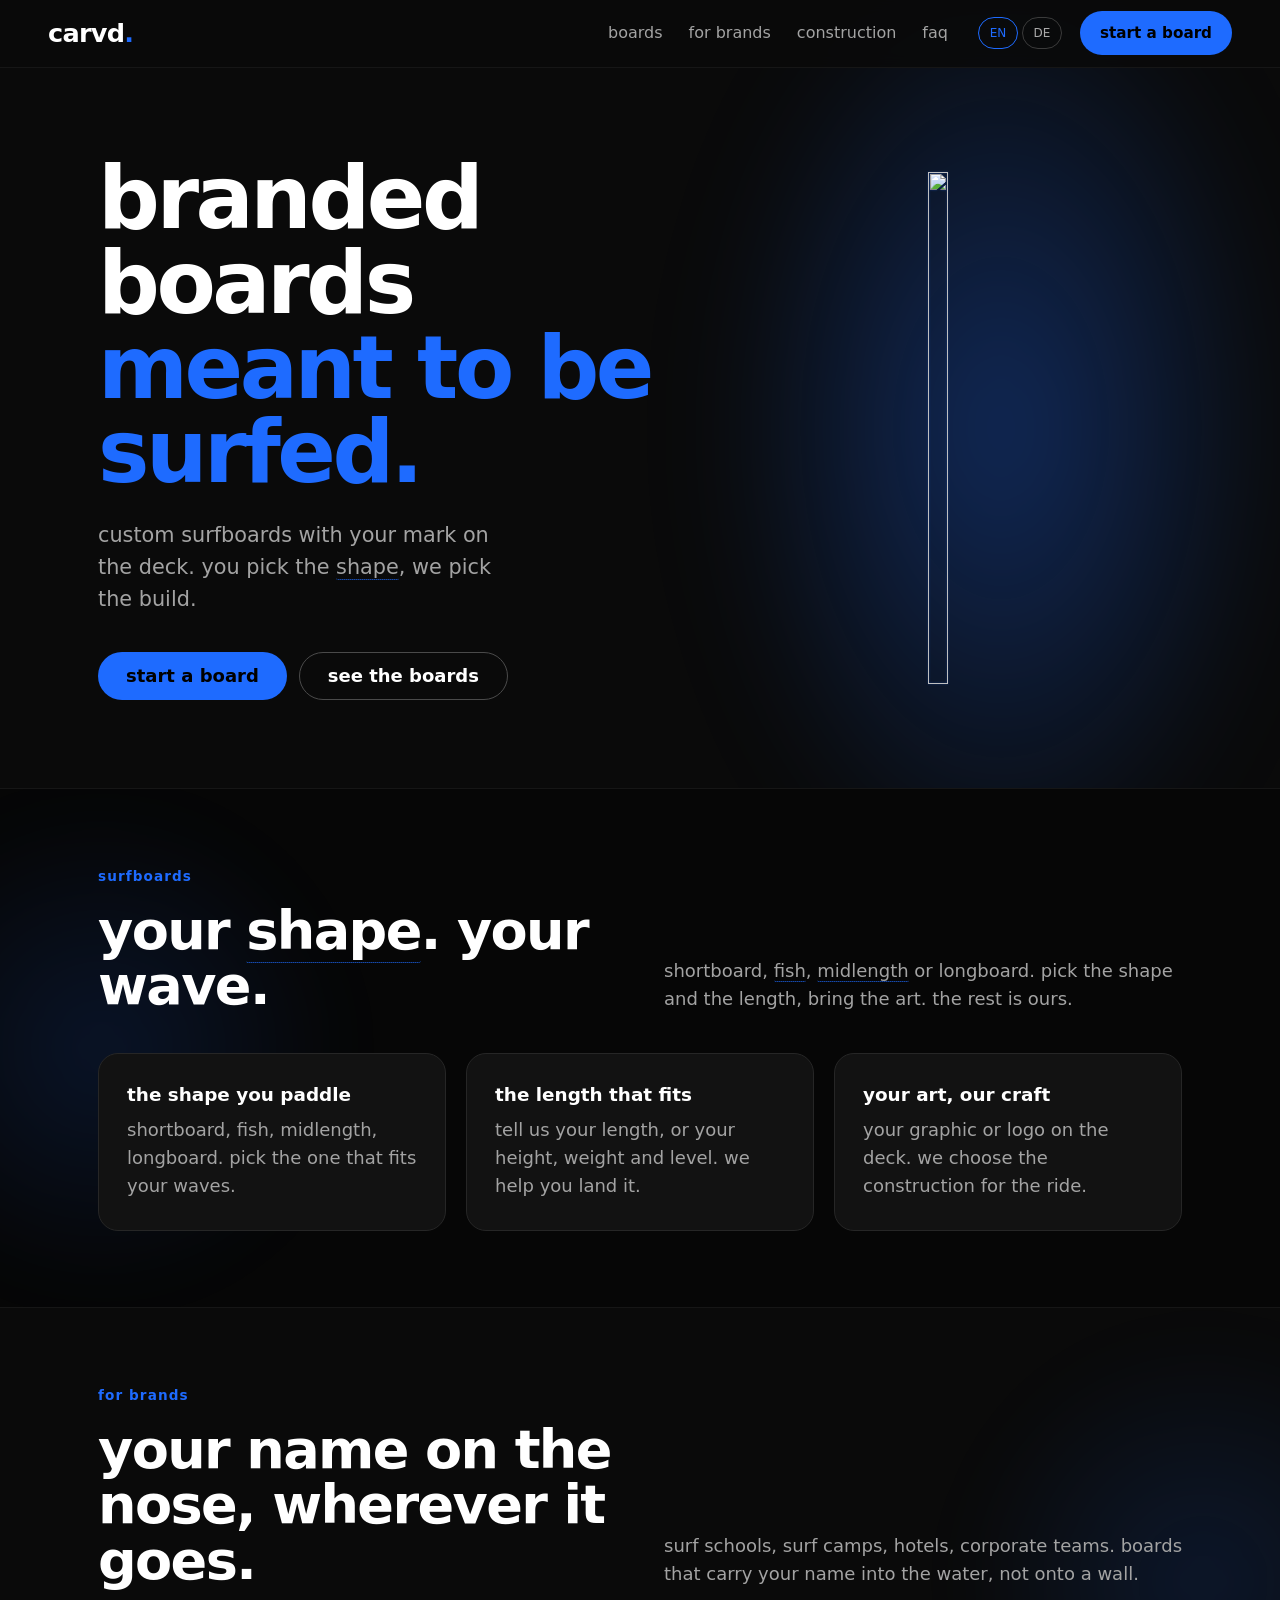
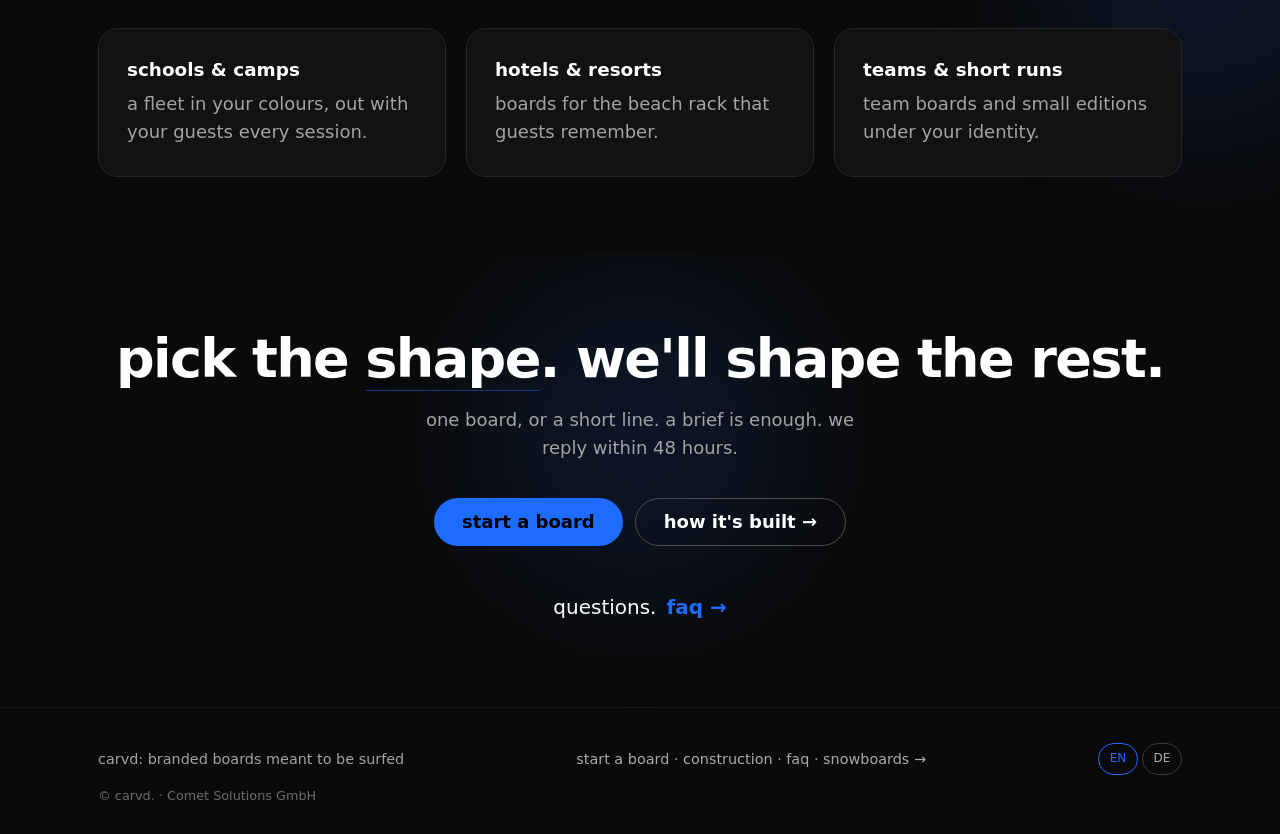
==== commit 05256c1f: "favicon: c. mark with blue period (svg + 32 + apple-touch)" ====
--- a/index.html
+++ b/index.html
@@ -2,8 +2,7 @@
 <meta charset="utf-8"><meta name="viewport" content="width=device-width,initial-scale=1">
 <meta name="robots" content="noindex,nofollow">
 <title>carvd: branded boards meant to be surfed</title><meta name="description" content="custom branded surfboards. you pick the shape and length, bring the graphic. we pick the build for the ride.">
-<meta name="theme-color" content="#0a0a0a"><link rel="icon" href="/mark.svg" type="image/svg+xml">
-<link rel="preload" as="image" href="/hero-board.webp" fetchpriority="high">
+<meta name="theme-color" content="#0a0a0a"><link rel="icon" href="/mark.svg" type="image/svg+xml"><link rel="icon" type="image/png" sizes="32x32" href="/favicon-32.png"><link rel="apple-touch-icon" sizes="180x180" href="/apple-touch-icon.png"><link rel="preload" as="image" href="/hero-board.webp" fetchpriority="high">
 <link rel="stylesheet" href="/css/carvd.css">
 </head><body class="oa oa-home">
 <a href="#main" class="skip" data-i18n="skip">skip to content</a>
--- a/css/carvd.css
+++ b/css/carvd.css
@@ -432,14 +432,14 @@
 .oa section:has(>.glow-soft){position:relative;overflow:clip}
 .oa section:has(>.glow-soft)>.wrap{position:relative;z-index:1}
 .oa .glow-soft{position:absolute;width:0;height:0;pointer-events:none;z-index:0}
-.oa .glow-soft::before{width:520px;height:520px;left:-260px;top:-260px;background:radial-gradient(circle,color-mix(in srgb,var(--carvd-primary) 16%,transparent),transparent 68%);filter:blur(30px)}
+.oa .glow-soft::before{width:520px;height:520px;left:-260px;top:-260px;background:radial-gradient(circle,color-mix(in srgb,var(--carvd-primary) 14%,transparent),transparent 68%);filter:blur(30px)}
 @media(max-width:860px){.oa .glow-soft::before{width:340px;height:340px;left:-170px;top:-170px}}
 @media(max-width:860px){.oa .board-stage{overflow:visible}.oa .board{clip-path:inset(50px 0)}.oa .board-stage::before{inset:-60% -5%;filter:blur(36px)}}
 .oa .ahero{isolation:isolate}.oa .board-stage::before{z-index:-1}
 /* surf overrides */
 .oa .board{background:none;transform:none;filter:drop-shadow(0 0 1px rgba(30,107,255,.35))}
 @media(max-width:860px){.oa .board{transform:rotate(78deg)}}
-.oa .board-stage::before{background:radial-gradient(closest-side,color-mix(in srgb,var(--carvd-primary) 38%,transparent),transparent)}
+.oa .board-stage::before{background:radial-gradient(closest-side,color-mix(in srgb,var(--carvd-primary) 33%,transparent),transparent)}
 .start-row{display:grid;grid-template-columns:1fr 1fr;gap:12px}
 @media(max-width:600px){.start-row{grid-template-columns:1fr}}
 @media(max-width:860px){.oa .board{clip-path:none;height:260px}.oa .board-stage{height:150px}}
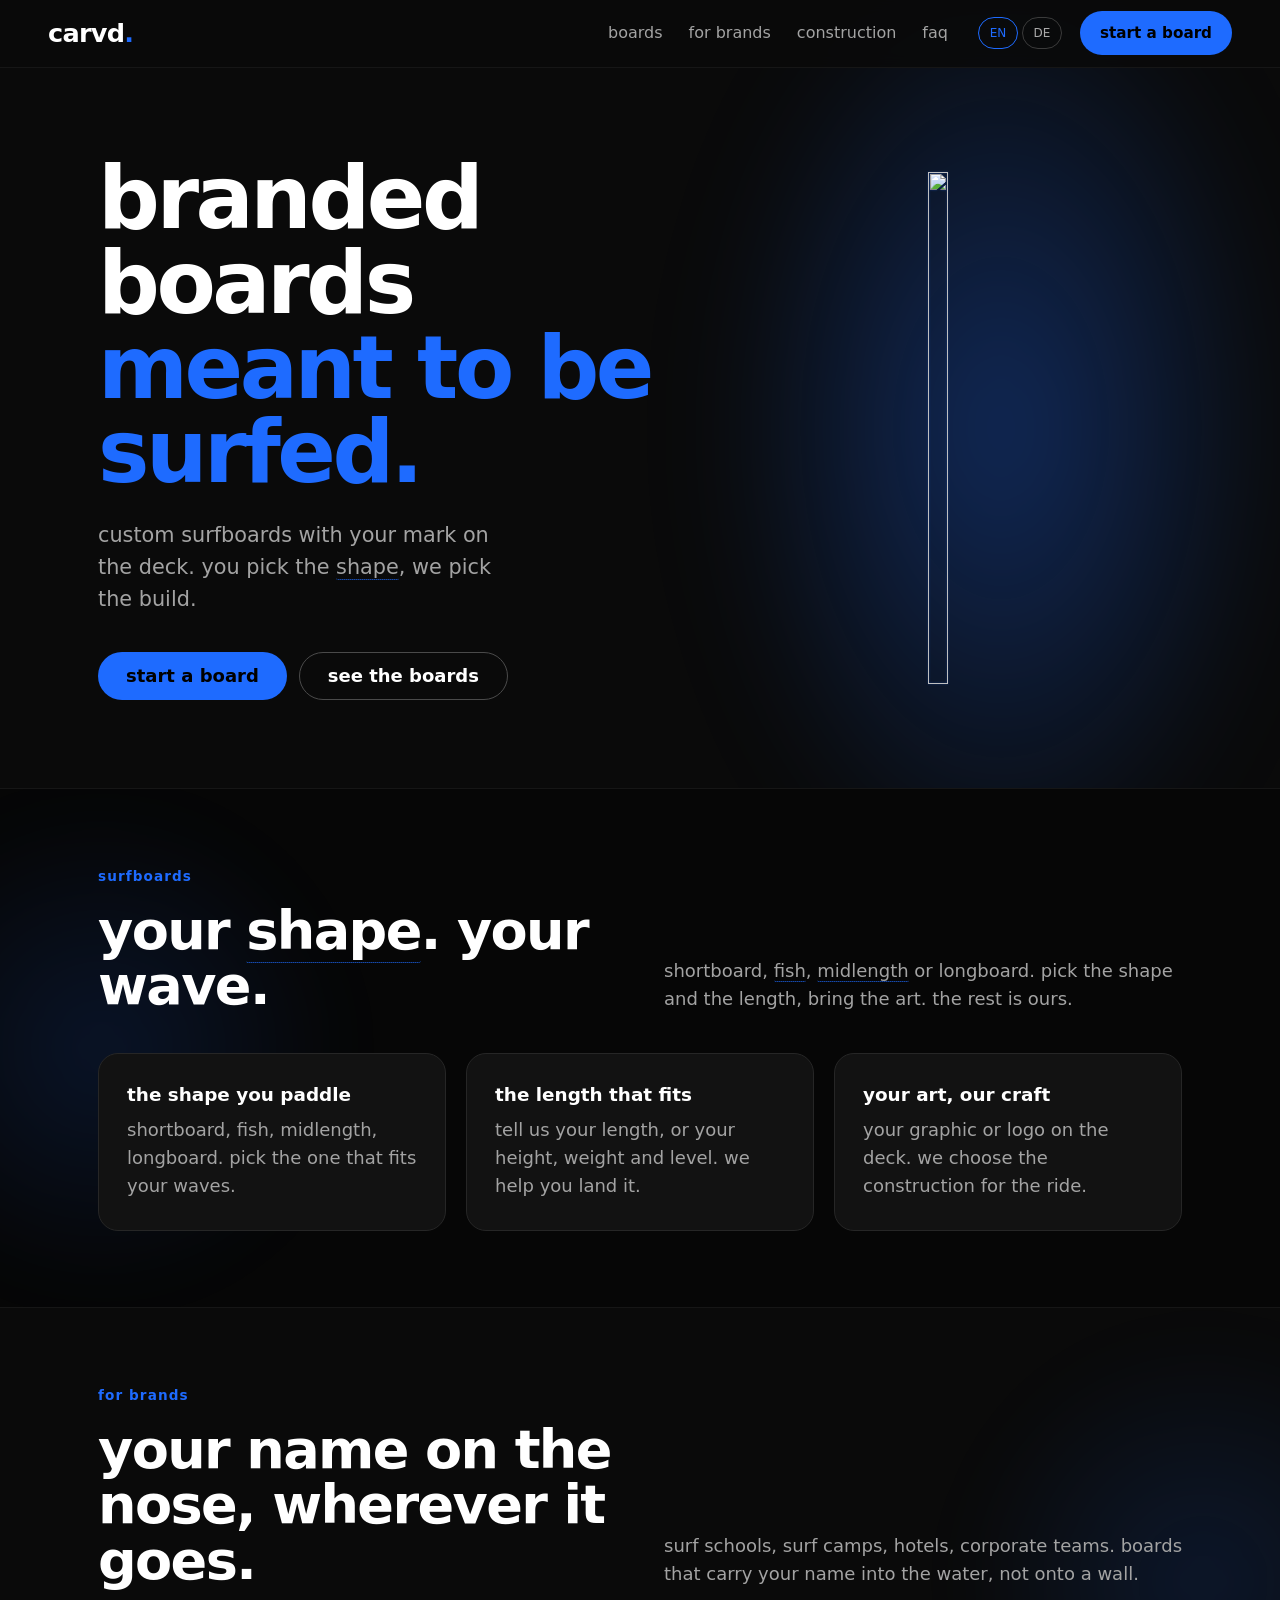
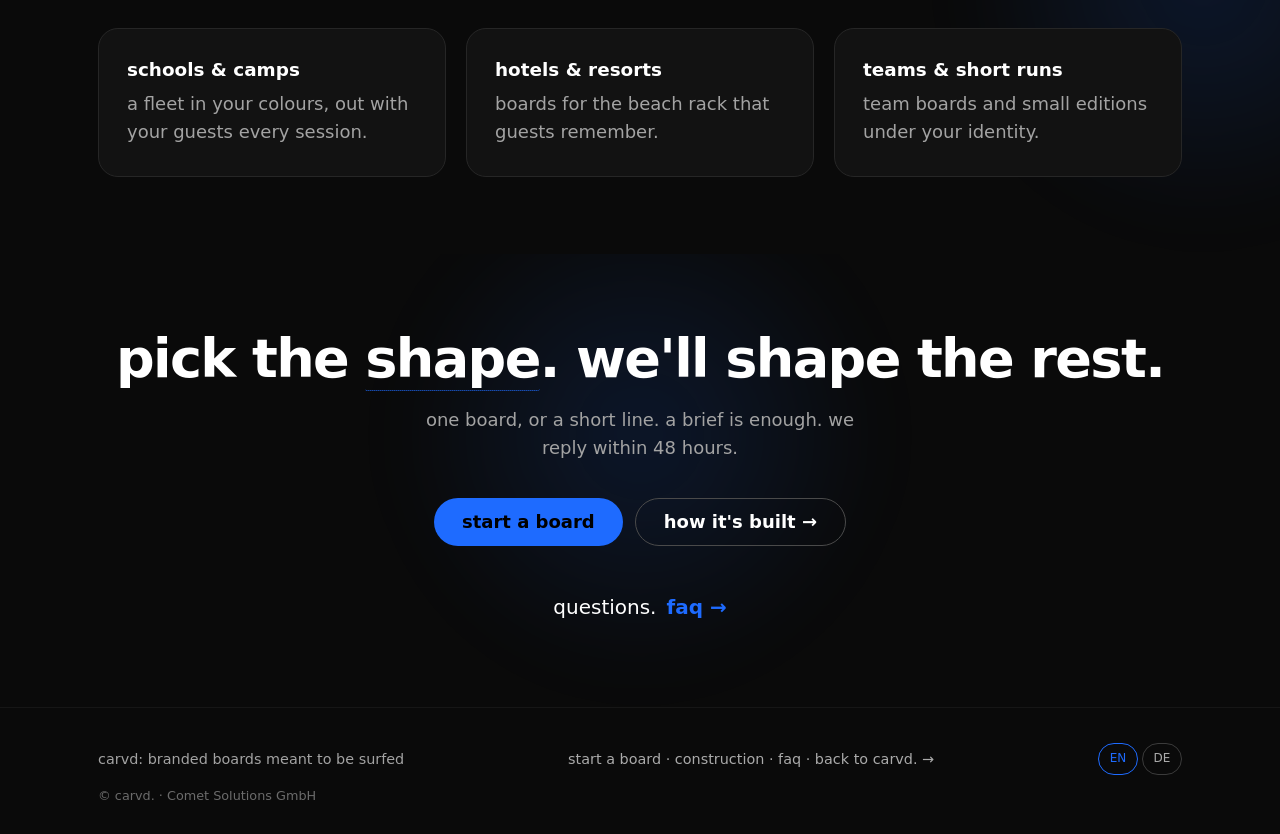
==== commit 0a9a558f: "picker live: logo/back-to-carvd link to carvdboards.com" ====
--- a/index.html
+++ b/index.html
@@ -7,7 +7,7 @@
 </head><body class="oa oa-home">
 <a href="#main" class="skip" data-i18n="skip">skip to content</a>
 <header class="hdr">
-  <a href="/" class="logo" aria-label="carvd. home">carvd<span>.</span></a>
+  <a href="https://www.carvdboards.com/" class="logo" aria-label="carvd. home">carvd<span>.</span></a>
   <div class="hdr-r">
     <nav class="desk" aria-label="primary">
       <a href="/#surf" data-i18n="nav_boards">boards</a>
@@ -66,7 +66,7 @@
 <footer class="afoot">
   <div class="wrap">
     <span class="catch" data-i18n="catch">carvd: branded boards meant to be surfed</span>
-    <span class="flinks"><a href="/start.html" data-i18n="nav_start">start a board</a> · <a href="/construction.html" data-i18n="nav_construct">construction</a> · <a href="/faq.html" data-i18n="nav_faq">faq</a> · <a href="https://www.carvdboards.com/" data-i18n="snow_link">snowboards →</a></span>
+    <span class="flinks"><a href="/start.html" data-i18n="nav_start">start a board</a> · <a href="/construction.html" data-i18n="nav_construct">construction</a> · <a href="/faq.html" data-i18n="nav_faq">faq</a> · <a href="https://www.carvdboards.com/" data-i18n="snow_link">back to carvd. →</a></span>
     <div class="lang foot-lang" role="group" aria-label="language"><button type="button" data-lang="en" aria-pressed="true">EN</button><button type="button" data-lang="de" aria-pressed="false">DE</button></div>
   </div>
   <div class="wrap legal">© carvd. · Comet Solutions GmbH</div>
